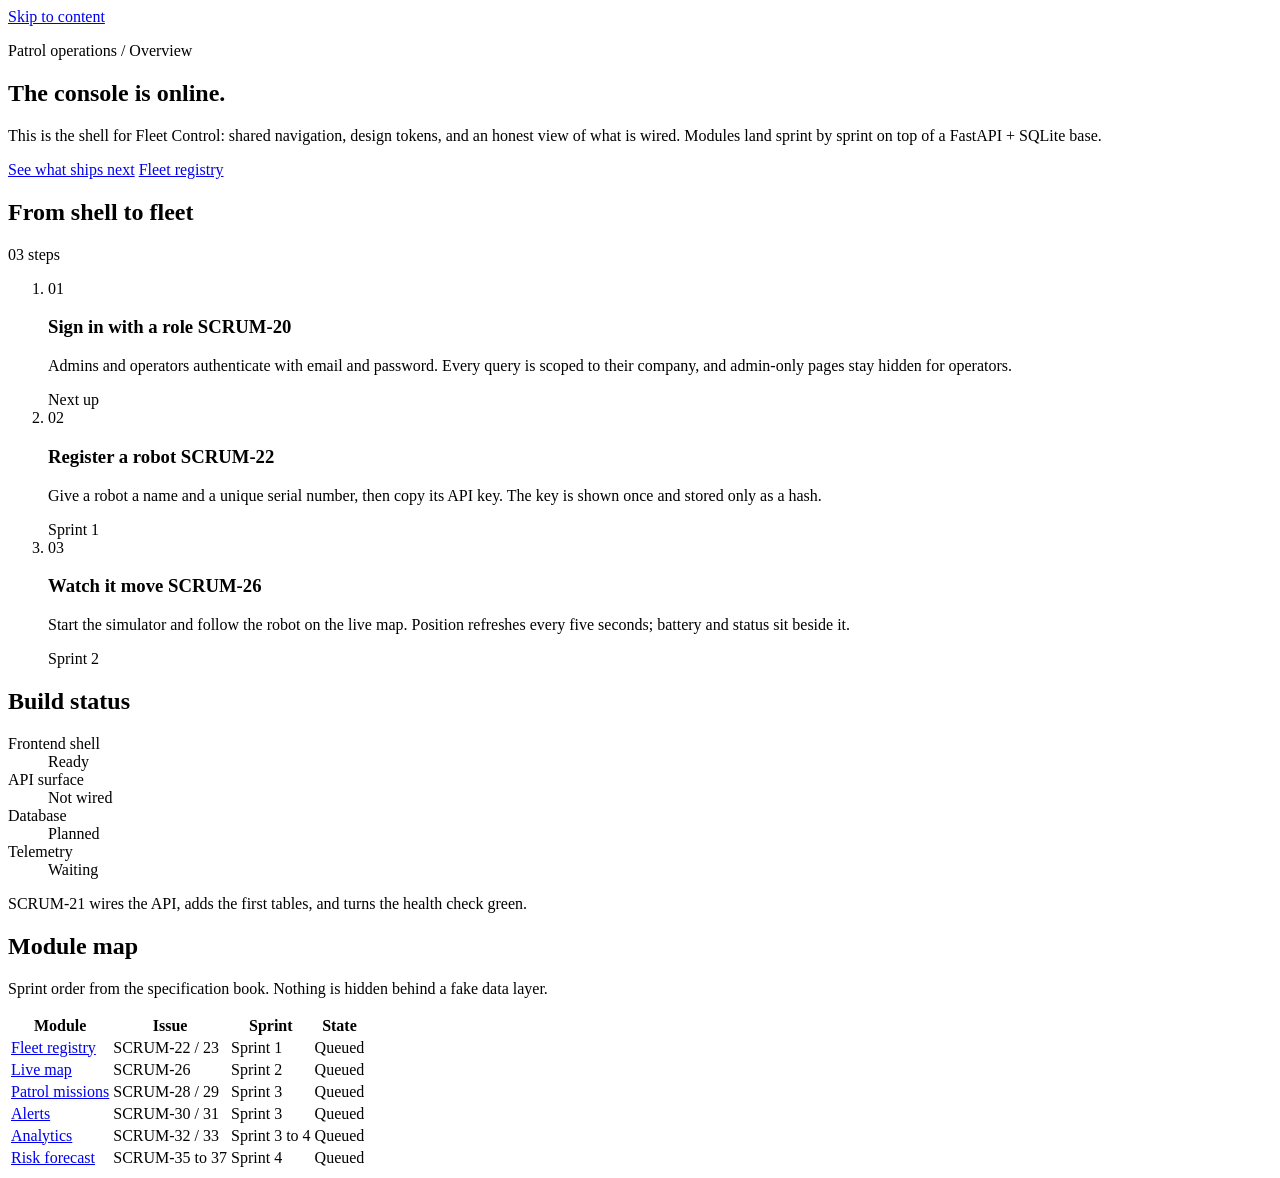
==== frontend/index.html @ 73a6b262 "chore: scaffold Fleet Control shell and design tokens" ====
<!doctype html>
<html lang="en">
  <head>
    <meta charset="utf-8" />
    <meta name="viewport" content="width=device-width, initial-scale=1" />
    <title>Fleet Control · Patrol operations</title>
    <meta name="description" content="Patrol operations console for security robots." />
    <link rel="icon" href="/favicon.svg" type="image/svg+xml" />
    <link rel="preconnect" href="https://fonts.googleapis.com" />
    <link rel="preconnect" href="https://fonts.gstatic.com" crossorigin />
    <link
      href="https://fonts.googleapis.com/css2?family=IBM+Plex+Mono:wght@400;500&family=IBM+Plex+Sans:wght@400;500;600&display=swap"
      rel="stylesheet"
    />
    <link rel="stylesheet" href="/css/tokens.css" />
    <link rel="stylesheet" href="/css/base.css" />
    <link rel="stylesheet" href="/css/layout.css" />
  </head>
  <body data-page="overview">
    <a class="skip-link" href="#main">Skip to content</a>
    <header class="site-header" id="site-header"></header>

    <main class="page" id="main">
      <section class="page-head">
        <p class="eyebrow">Patrol operations <span class="eyebrow__sep">/</span> Overview</p>
        <div class="page-head__row">
          <div>
            <h1 class="page-title">The console is online.</h1>
            <p class="page-lede">
              This is the shell for Fleet Control: shared navigation, design tokens, and an honest
              view of what is wired. Modules land sprint by sprint on top of a FastAPI + SQLite
              base.
            </p>
          </div>
          <div class="page-head__actions">
            <a class="btn btn--primary" href="#modules">See what ships next</a>
            <a class="btn btn--ghost" href="/robots.html">Fleet registry</a>
          </div>
        </div>
      </section>

      <div class="overview-grid">
        <section class="panel panel--steps" aria-labelledby="path-title">
          <header class="panel__head">
            <h2 class="panel__title" id="path-title">From shell to fleet</h2>
            <span class="panel__meta mono">03 steps</span>
          </header>
          <ol class="steps">
            <li class="step">
              <span class="step__index mono" aria-hidden="true">01</span>
              <div class="step__body">
                <h3 class="step__title">
                  Sign in with a role
                  <span class="chip chip--queued">SCRUM-20</span>
                </h3>
                <p class="step__copy">
                  Admins and operators authenticate with email and password. Every query is scoped
                  to their company, and admin-only pages stay hidden for operators.
                </p>
              </div>
              <span class="step__state">Next up</span>
            </li>
            <li class="step">
              <span class="step__index mono" aria-hidden="true">02</span>
              <div class="step__body">
                <h3 class="step__title">
                  Register a robot
                  <span class="chip chip--queued">SCRUM-22</span>
                </h3>
                <p class="step__copy">
                  Give a robot a name and a unique serial number, then copy its API key. The key is
                  shown once and stored only as a hash.
                </p>
              </div>
              <span class="step__state">Sprint 1</span>
            </li>
            <li class="step">
              <span class="step__index mono" aria-hidden="true">03</span>
              <div class="step__body">
                <h3 class="step__title">
                  Watch it move
                  <span class="chip chip--queued">SCRUM-26</span>
                </h3>
                <p class="step__copy">
                  Start the simulator and follow the robot on the live map. Position refreshes every
                  five seconds; battery and status sit beside it.
                </p>
              </div>
              <span class="step__state">Sprint 2</span>
            </li>
          </ol>
        </section>

        <aside class="panel panel--status" aria-labelledby="status-title">
          <header class="panel__head">
            <h2 class="panel__title" id="status-title">Build status</h2>
            <span class="status-dot status-dot--live" aria-hidden="true"></span>
          </header>
          <dl class="status-list">
            <div class="status-row">
              <dt>Frontend shell</dt>
              <dd><span class="chip chip--ready">Ready</span></dd>
            </div>
            <div class="status-row">
              <dt>API surface</dt>
              <dd><span class="chip chip--queued">Not wired</span></dd>
            </div>
            <div class="status-row">
              <dt>Database</dt>
              <dd><span class="chip chip--queued">Planned</span></dd>
            </div>
            <div class="status-row">
              <dt>Telemetry</dt>
              <dd><span class="chip chip--queued">Waiting</span></dd>
            </div>
          </dl>
          <p class="panel__note">
            SCRUM-21 wires the API, adds the first tables, and turns the health check green.
          </p>
        </aside>
      </div>

      <section class="section" id="modules" aria-labelledby="modules-title">
        <header class="section-head">
          <h2 class="section-title" id="modules-title">Module map</h2>
          <p class="section-note">
            Sprint order from the specification book. Nothing is hidden behind a fake data layer.
          </p>
        </header>
        <div class="table-wrap">
          <table class="data-table">
            <thead>
              <tr>
                <th scope="col">Module</th>
                <th scope="col">Issue</th>
                <th scope="col">Sprint</th>
                <th scope="col">State</th>
              </tr>
            </thead>
            <tbody>
              <tr>
                <td><a class="table-link" href="/robots.html">Fleet registry</a></td>
                <td class="mono">SCRUM-22 / 23</td>
                <td>Sprint 1</td>
                <td><span class="chip chip--queued">Queued</span></td>
              </tr>
              <tr>
                <td><a class="table-link" href="/map.html">Live map</a></td>
                <td class="mono">SCRUM-26</td>
                <td>Sprint 2</td>
                <td><span class="chip chip--queued">Queued</span></td>
              </tr>
              <tr>
                <td><a class="table-link" href="/missions.html">Patrol missions</a></td>
                <td class="mono">SCRUM-28 / 29</td>
                <td>Sprint 3</td>
                <td><span class="chip chip--queued">Queued</span></td>
              </tr>
              <tr>
                <td><a class="table-link" href="/alerts.html">Alerts</a></td>
                <td class="mono">SCRUM-30 / 31</td>
                <td>Sprint 3</td>
                <td><span class="chip chip--queued">Queued</span></td>
              </tr>
              <tr>
                <td><a class="table-link" href="/analytics.html">Analytics</a></td>
                <td class="mono">SCRUM-32 / 33</td>
                <td>Sprint 3 to 4</td>
                <td><span class="chip chip--queued">Queued</span></td>
              </tr>
              <tr>
                <td><a class="table-link" href="/predictions.html">Risk forecast</a></td>
                <td class="mono">SCRUM-35 to 37</td>
                <td>Sprint 4</td>
                <td><span class="chip chip--queued">Queued</span></td>
              </tr>
            </tbody>
          </table>
        </div>
      </section>
    </main>

    <footer class="site-footer" id="site-footer"></footer>
    <script src="/js/layout.js" defer></script>
  </body>
</html>
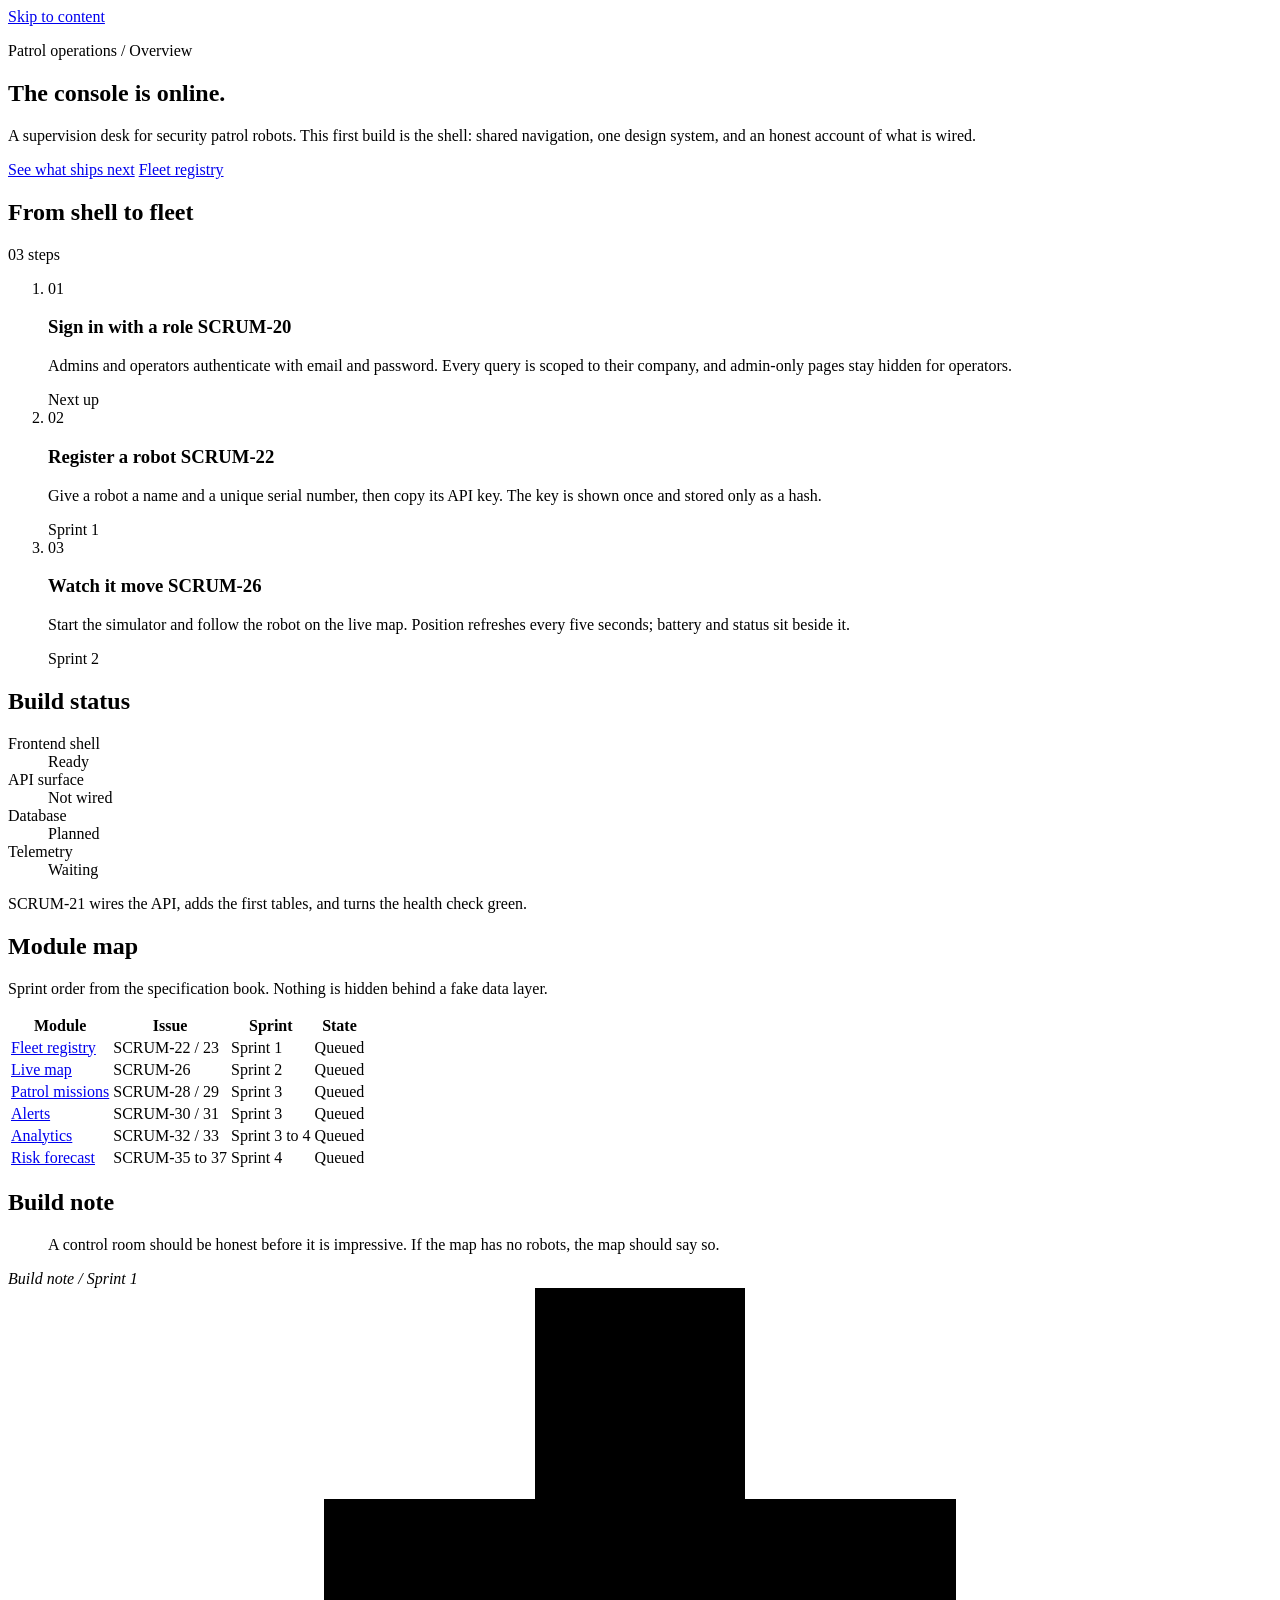
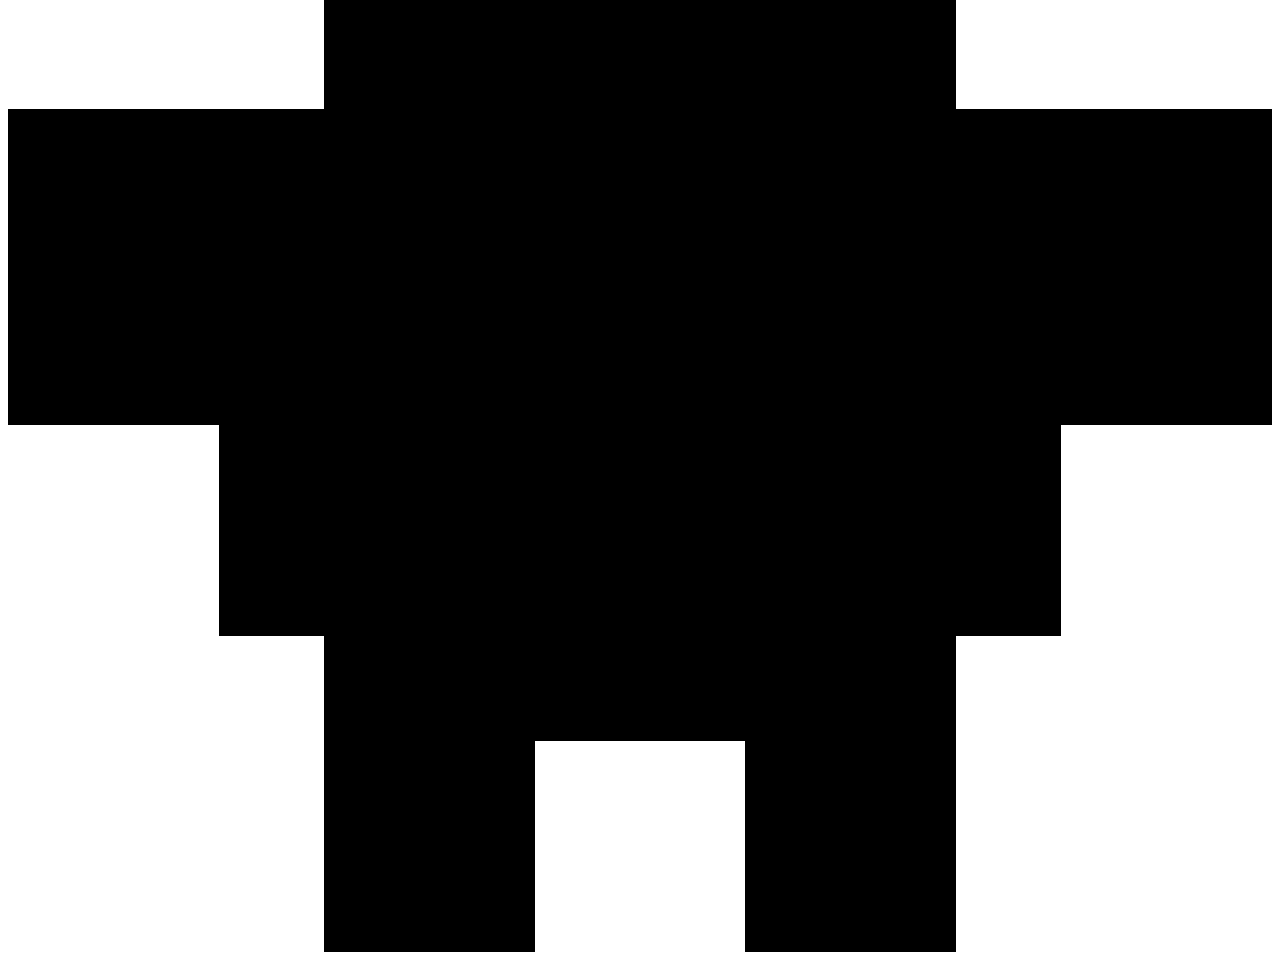
==== commit a166dffa: "feat(ui): fullscreen retro-Mac shell Checkpoint before the second design pass." ====
--- a/frontend/index.html
+++ b/frontend/index.html
@@ -9,7 +9,7 @@
     <link rel="preconnect" href="https://fonts.googleapis.com" />
     <link rel="preconnect" href="https://fonts.gstatic.com" crossorigin />
     <link
-      href="https://fonts.googleapis.com/css2?family=IBM+Plex+Mono:wght@400;500&family=IBM+Plex+Sans:wght@400;500;600&display=swap"
+      href="https://fonts.googleapis.com/css2?family=IBM+Plex+Mono:wght@400;500&family=IBM+Plex+Sans:wght@400;500;600&family=IBM+Plex+Serif:ital,wght@0,400;0,600;1,400&family=Silkscreen:wght@400;700&display=swap"
       rel="stylesheet"
     />
     <link rel="stylesheet" href="/css/tokens.css" />
@@ -18,169 +18,189 @@
   </head>
   <body data-page="overview">
     <a class="skip-link" href="#main">Skip to content</a>
-    <header class="site-header" id="site-header"></header>
-
-    <main class="page" id="main">
-      <section class="page-head">
-        <p class="eyebrow">Patrol operations <span class="eyebrow__sep">/</span> Overview</p>
-        <div class="page-head__row">
+    <div class="app">
+      <div class="site-header" id="site-header"></div>
+
+      <main class="page" id="main">
+        <section class="page-head">
+          <p class="eyebrow">Patrol operations <span class="eyebrow__sep">/</span> Overview</p>
+          <div class="page-head__row">
+            <div>
+              <h1 class="page-title">The console is online.</h1>
+              <p class="page-lede">
+                A supervision desk for security patrol robots. This first build is the shell:
+                shared navigation, one design system, and an honest account of what is wired.
+              </p>
+            </div>
+            <div class="page-head__actions">
+              <a class="btn btn--primary" href="#modules">See what ships next</a>
+              <a class="btn btn--ghost" href="/robots.html">Fleet registry</a>
+            </div>
+          </div>
+        </section>
+
+        <div class="overview-grid">
+          <section class="panel panel--steps" aria-labelledby="path-title">
+            <header class="panel__head">
+              <h2 class="panel__title" id="path-title">From shell to fleet</h2>
+              <span class="panel__meta">03 steps</span>
+            </header>
+            <ol class="steps">
+              <li class="step">
+                <span class="step__index" aria-hidden="true">01</span>
+                <div class="step__body">
+                  <h3 class="step__title">
+                    Sign in with a role
+                    <span class="chip chip--queued">SCRUM-20</span>
+                  </h3>
+                  <p class="step__copy">
+                    Admins and operators authenticate with email and password. Every query is
+                    scoped to their company, and admin-only pages stay hidden for operators.
+                  </p>
+                </div>
+                <span class="step__state">Next up</span>
+              </li>
+              <li class="step">
+                <span class="step__index" aria-hidden="true">02</span>
+                <div class="step__body">
+                  <h3 class="step__title">
+                    Register a robot
+                    <span class="chip chip--queued">SCRUM-22</span>
+                  </h3>
+                  <p class="step__copy">
+                    Give a robot a name and a unique serial number, then copy its API key. The key
+                    is shown once and stored only as a hash.
+                  </p>
+                </div>
+                <span class="step__state">Sprint 1</span>
+              </li>
+              <li class="step">
+                <span class="step__index" aria-hidden="true">03</span>
+                <div class="step__body">
+                  <h3 class="step__title">
+                    Watch it move
+                    <span class="chip chip--queued">SCRUM-26</span>
+                  </h3>
+                  <p class="step__copy">
+                    Start the simulator and follow the robot on the live map. Position refreshes
+                    every five seconds; battery and status sit beside it.
+                  </p>
+                </div>
+                <span class="step__state">Sprint 2</span>
+              </li>
+            </ol>
+          </section>
+
+          <aside class="panel panel--status" aria-labelledby="status-title">
+            <header class="panel__head">
+              <h2 class="panel__title" id="status-title">Build status</h2>
+              <span class="status-dot status-dot--live" aria-hidden="true"></span>
+            </header>
+            <dl class="status-list">
+              <div class="status-row">
+                <dt>Frontend shell</dt>
+                <dd><span class="chip chip--ready">Ready</span></dd>
+              </div>
+              <div class="status-row">
+                <dt>API surface</dt>
+                <dd><span class="chip chip--queued">Not wired</span></dd>
+              </div>
+              <div class="status-row">
+                <dt>Database</dt>
+                <dd><span class="chip chip--queued">Planned</span></dd>
+              </div>
+              <div class="status-row">
+                <dt>Telemetry</dt>
+                <dd><span class="chip chip--queued">Waiting</span></dd>
+              </div>
+            </dl>
+            <p class="panel__note">
+              SCRUM-21 wires the API, adds the first tables, and turns the health check green.
+            </p>
+          </aside>
+        </div>
+
+        <section class="section" id="modules" aria-labelledby="modules-title">
+          <header class="section-head">
+            <h2 class="section-title" id="modules-title">Module map</h2>
+            <p class="section-note">
+              Sprint order from the specification book. Nothing is hidden behind a fake data layer.
+            </p>
+          </header>
+          <div class="table-wrap">
+            <table class="data-table">
+              <thead>
+                <tr>
+                  <th scope="col">Module</th>
+                  <th scope="col">Issue</th>
+                  <th scope="col">Sprint</th>
+                  <th scope="col">State</th>
+                </tr>
+              </thead>
+              <tbody>
+                <tr>
+                  <td><a class="table-link" href="/robots.html">Fleet registry</a></td>
+                  <td class="mono">SCRUM-22 / 23</td>
+                  <td>Sprint 1</td>
+                  <td><span class="chip chip--queued">Queued</span></td>
+                </tr>
+                <tr>
+                  <td><a class="table-link" href="/map.html">Live map</a></td>
+                  <td class="mono">SCRUM-26</td>
+                  <td>Sprint 2</td>
+                  <td><span class="chip chip--queued">Queued</span></td>
+                </tr>
+                <tr>
+                  <td><a class="table-link" href="/missions.html">Patrol missions</a></td>
+                  <td class="mono">SCRUM-28 / 29</td>
+                  <td>Sprint 3</td>
+                  <td><span class="chip chip--queued">Queued</span></td>
+                </tr>
+                <tr>
+                  <td><a class="table-link" href="/alerts.html">Alerts</a></td>
+                  <td class="mono">SCRUM-30 / 31</td>
+                  <td>Sprint 3</td>
+                  <td><span class="chip chip--queued">Queued</span></td>
+                </tr>
+                <tr>
+                  <td><a class="table-link" href="/analytics.html">Analytics</a></td>
+                  <td class="mono">SCRUM-32 / 33</td>
+                  <td>Sprint 3 to 4</td>
+                  <td><span class="chip chip--queued">Queued</span></td>
+                </tr>
+                <tr>
+                  <td><a class="table-link" href="/predictions.html">Risk forecast</a></td>
+                  <td class="mono">SCRUM-35 to 37</td>
+                  <td>Sprint 4</td>
+                  <td><span class="chip chip--queued">Queued</span></td>
+                </tr>
+              </tbody>
+            </table>
+          </div>
+        </section>
+
+        <section class="field-note" aria-labelledby="note-title">
           <div>
-            <h1 class="page-title">The console is online.</h1>
-            <p class="page-lede">
-              This is the shell for Fleet Control: shared navigation, design tokens, and an honest
-              view of what is wired. Modules land sprint by sprint on top of a FastAPI + SQLite
-              base.
-            </p>
-          </div>
-          <div class="page-head__actions">
-            <a class="btn btn--primary" href="#modules">See what ships next</a>
-            <a class="btn btn--ghost" href="/robots.html">Fleet registry</a>
-          </div>
-        </div>
-      </section>
-
-      <div class="overview-grid">
-        <section class="panel panel--steps" aria-labelledby="path-title">
-          <header class="panel__head">
-            <h2 class="panel__title" id="path-title">From shell to fleet</h2>
-            <span class="panel__meta mono">03 steps</span>
-          </header>
-          <ol class="steps">
-            <li class="step">
-              <span class="step__index mono" aria-hidden="true">01</span>
-              <div class="step__body">
-                <h3 class="step__title">
-                  Sign in with a role
-                  <span class="chip chip--queued">SCRUM-20</span>
-                </h3>
-                <p class="step__copy">
-                  Admins and operators authenticate with email and password. Every query is scoped
-                  to their company, and admin-only pages stay hidden for operators.
-                </p>
-              </div>
-              <span class="step__state">Next up</span>
-            </li>
-            <li class="step">
-              <span class="step__index mono" aria-hidden="true">02</span>
-              <div class="step__body">
-                <h3 class="step__title">
-                  Register a robot
-                  <span class="chip chip--queued">SCRUM-22</span>
-                </h3>
-                <p class="step__copy">
-                  Give a robot a name and a unique serial number, then copy its API key. The key is
-                  shown once and stored only as a hash.
-                </p>
-              </div>
-              <span class="step__state">Sprint 1</span>
-            </li>
-            <li class="step">
-              <span class="step__index mono" aria-hidden="true">03</span>
-              <div class="step__body">
-                <h3 class="step__title">
-                  Watch it move
-                  <span class="chip chip--queued">SCRUM-26</span>
-                </h3>
-                <p class="step__copy">
-                  Start the simulator and follow the robot on the live map. Position refreshes every
-                  five seconds; battery and status sit beside it.
-                </p>
-              </div>
-              <span class="step__state">Sprint 2</span>
-            </li>
-          </ol>
+            <h2 class="sr-only" id="note-title">Build note</h2>
+            <blockquote class="field-note__quote">
+              A control room should be honest before it is impressive. If the map has no robots,
+              the map should say so.
+            </blockquote>
+            <cite class="field-note__cite">Build note / Sprint 1</cite>
+          </div>
+          <div class="field-note__stamp" aria-hidden="true">
+            <svg class="pixel-icon" viewBox="0 0 12 12" focusable="false" shape-rendering="crispEdges">
+              <path
+                d="M5 0h2v2h2v2h3v3h-2v2H9v3H7v-2H5v2H3V9H2V7H0V4h3V2h2z"
+                fill="currentColor"
+              />
+            </svg>
+          </div>
         </section>
-
-        <aside class="panel panel--status" aria-labelledby="status-title">
-          <header class="panel__head">
-            <h2 class="panel__title" id="status-title">Build status</h2>
-            <span class="status-dot status-dot--live" aria-hidden="true"></span>
-          </header>
-          <dl class="status-list">
-            <div class="status-row">
-              <dt>Frontend shell</dt>
-              <dd><span class="chip chip--ready">Ready</span></dd>
-            </div>
-            <div class="status-row">
-              <dt>API surface</dt>
-              <dd><span class="chip chip--queued">Not wired</span></dd>
-            </div>
-            <div class="status-row">
-              <dt>Database</dt>
-              <dd><span class="chip chip--queued">Planned</span></dd>
-            </div>
-            <div class="status-row">
-              <dt>Telemetry</dt>
-              <dd><span class="chip chip--queued">Waiting</span></dd>
-            </div>
-          </dl>
-          <p class="panel__note">
-            SCRUM-21 wires the API, adds the first tables, and turns the health check green.
-          </p>
-        </aside>
-      </div>
-
-      <section class="section" id="modules" aria-labelledby="modules-title">
-        <header class="section-head">
-          <h2 class="section-title" id="modules-title">Module map</h2>
-          <p class="section-note">
-            Sprint order from the specification book. Nothing is hidden behind a fake data layer.
-          </p>
-        </header>
-        <div class="table-wrap">
-          <table class="data-table">
-            <thead>
-              <tr>
-                <th scope="col">Module</th>
-                <th scope="col">Issue</th>
-                <th scope="col">Sprint</th>
-                <th scope="col">State</th>
-              </tr>
-            </thead>
-            <tbody>
-              <tr>
-                <td><a class="table-link" href="/robots.html">Fleet registry</a></td>
-                <td class="mono">SCRUM-22 / 23</td>
-                <td>Sprint 1</td>
-                <td><span class="chip chip--queued">Queued</span></td>
-              </tr>
-              <tr>
-                <td><a class="table-link" href="/map.html">Live map</a></td>
-                <td class="mono">SCRUM-26</td>
-                <td>Sprint 2</td>
-                <td><span class="chip chip--queued">Queued</span></td>
-              </tr>
-              <tr>
-                <td><a class="table-link" href="/missions.html">Patrol missions</a></td>
-                <td class="mono">SCRUM-28 / 29</td>
-                <td>Sprint 3</td>
-                <td><span class="chip chip--queued">Queued</span></td>
-              </tr>
-              <tr>
-                <td><a class="table-link" href="/alerts.html">Alerts</a></td>
-                <td class="mono">SCRUM-30 / 31</td>
-                <td>Sprint 3</td>
-                <td><span class="chip chip--queued">Queued</span></td>
-              </tr>
-              <tr>
-                <td><a class="table-link" href="/analytics.html">Analytics</a></td>
-                <td class="mono">SCRUM-32 / 33</td>
-                <td>Sprint 3 to 4</td>
-                <td><span class="chip chip--queued">Queued</span></td>
-              </tr>
-              <tr>
-                <td><a class="table-link" href="/predictions.html">Risk forecast</a></td>
-                <td class="mono">SCRUM-35 to 37</td>
-                <td>Sprint 4</td>
-                <td><span class="chip chip--queued">Queued</span></td>
-              </tr>
-            </tbody>
-          </table>
-        </div>
-      </section>
-    </main>
-
-    <footer class="site-footer" id="site-footer"></footer>
+      </main>
+
+      <footer class="site-footer" id="site-footer"></footer>
+    </div>
     <script src="/js/layout.js" defer></script>
   </body>
 </html>
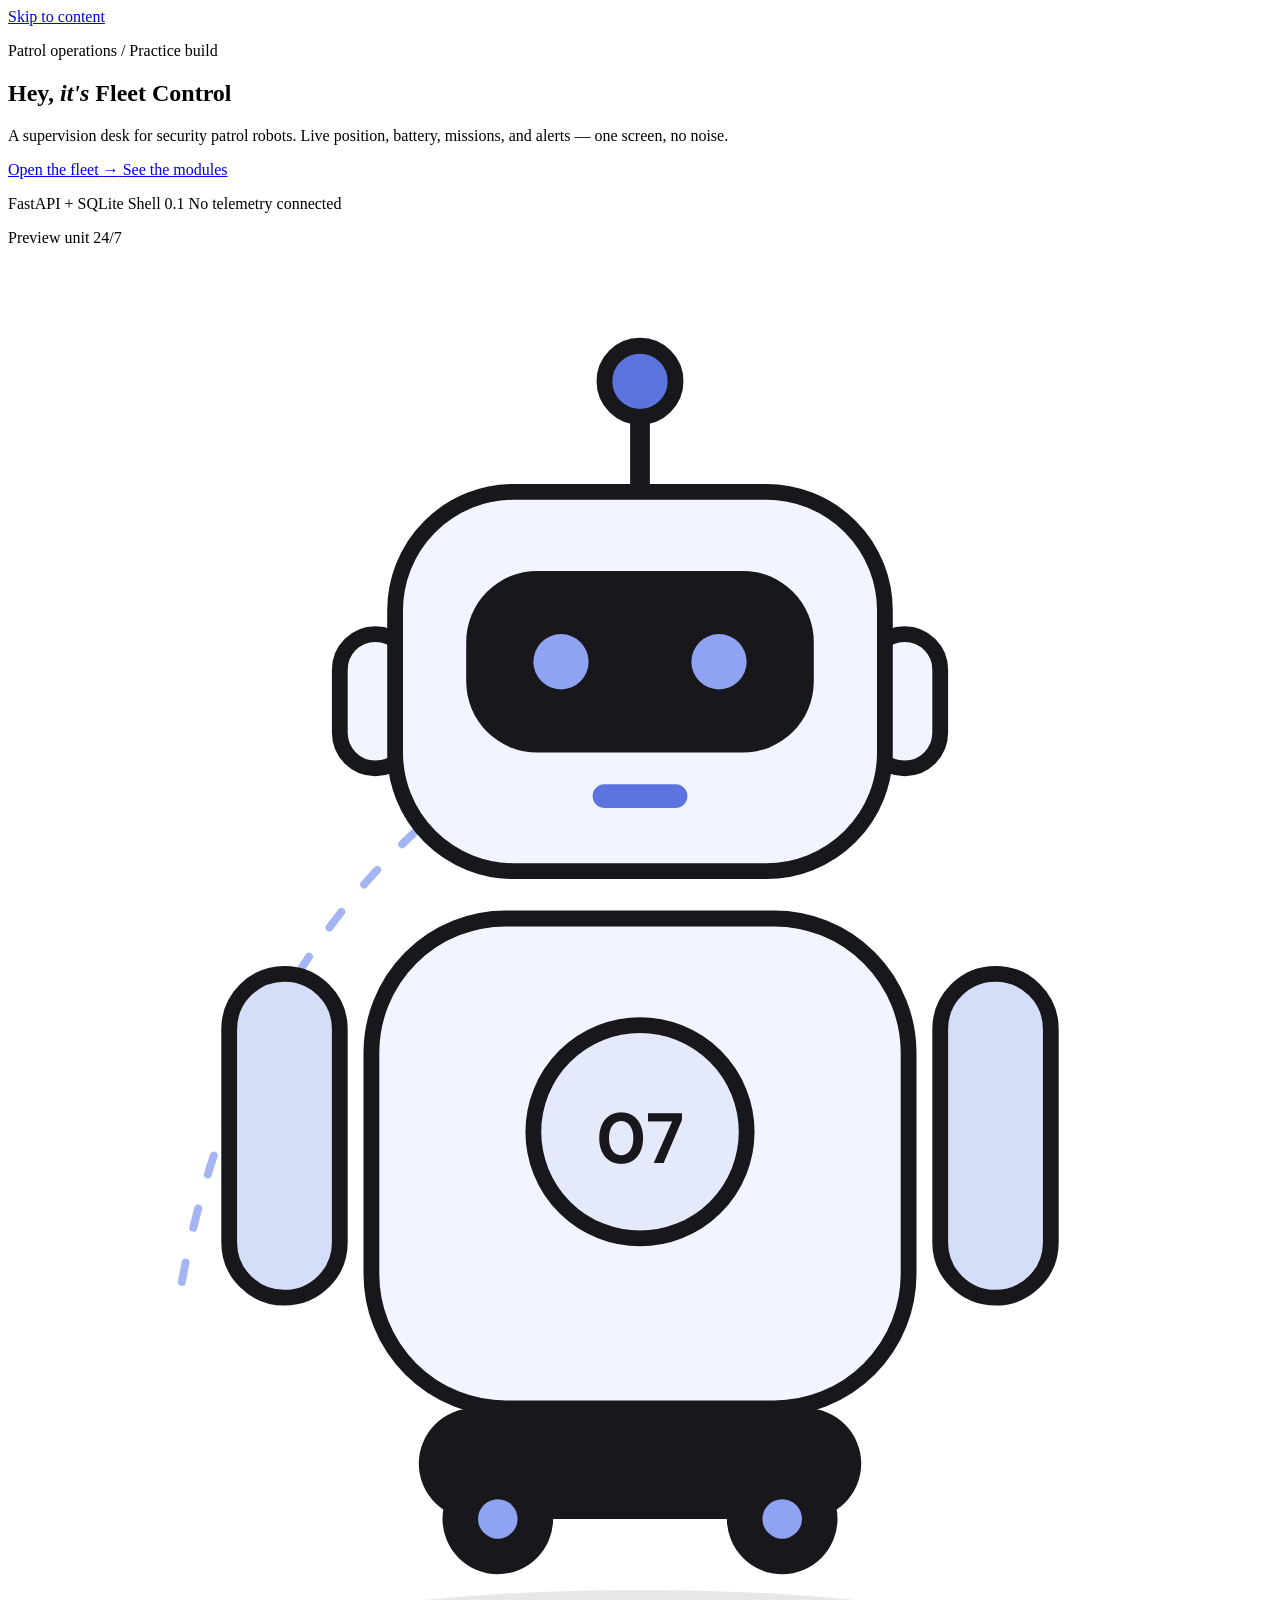
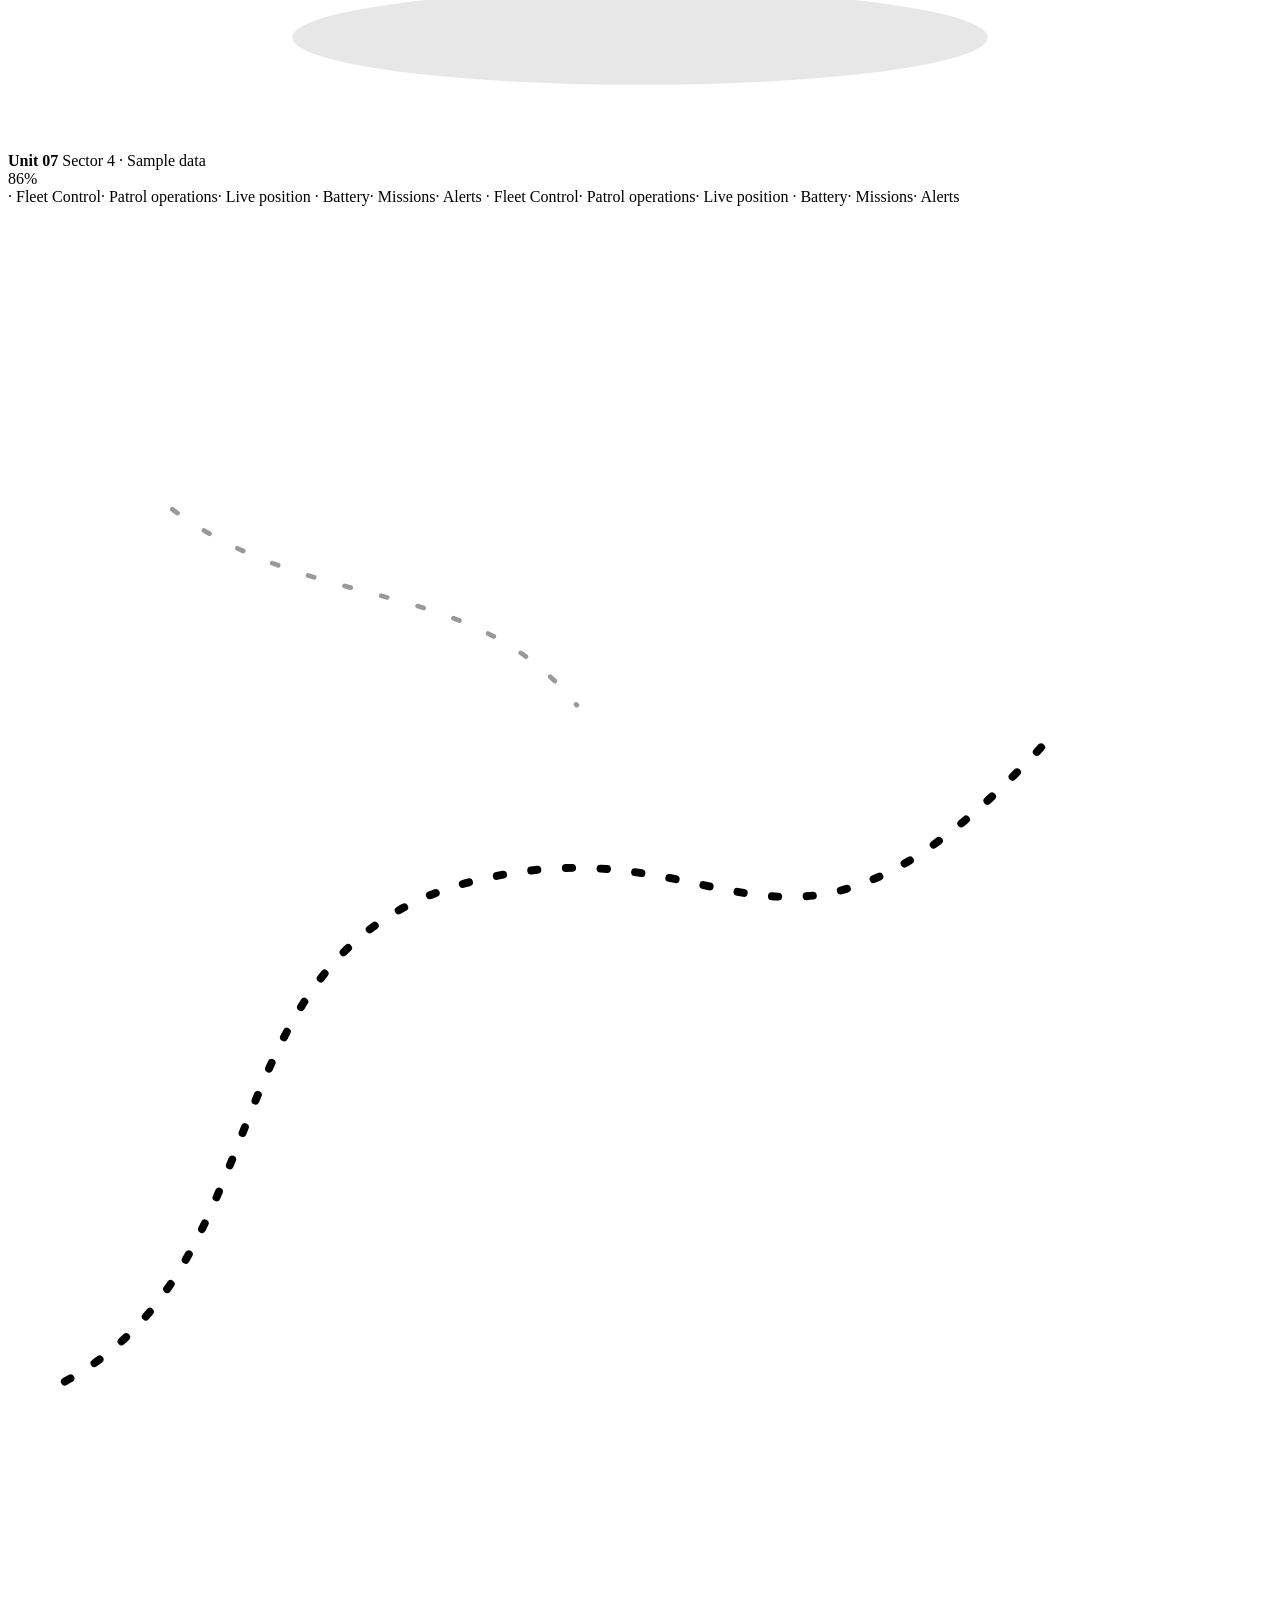
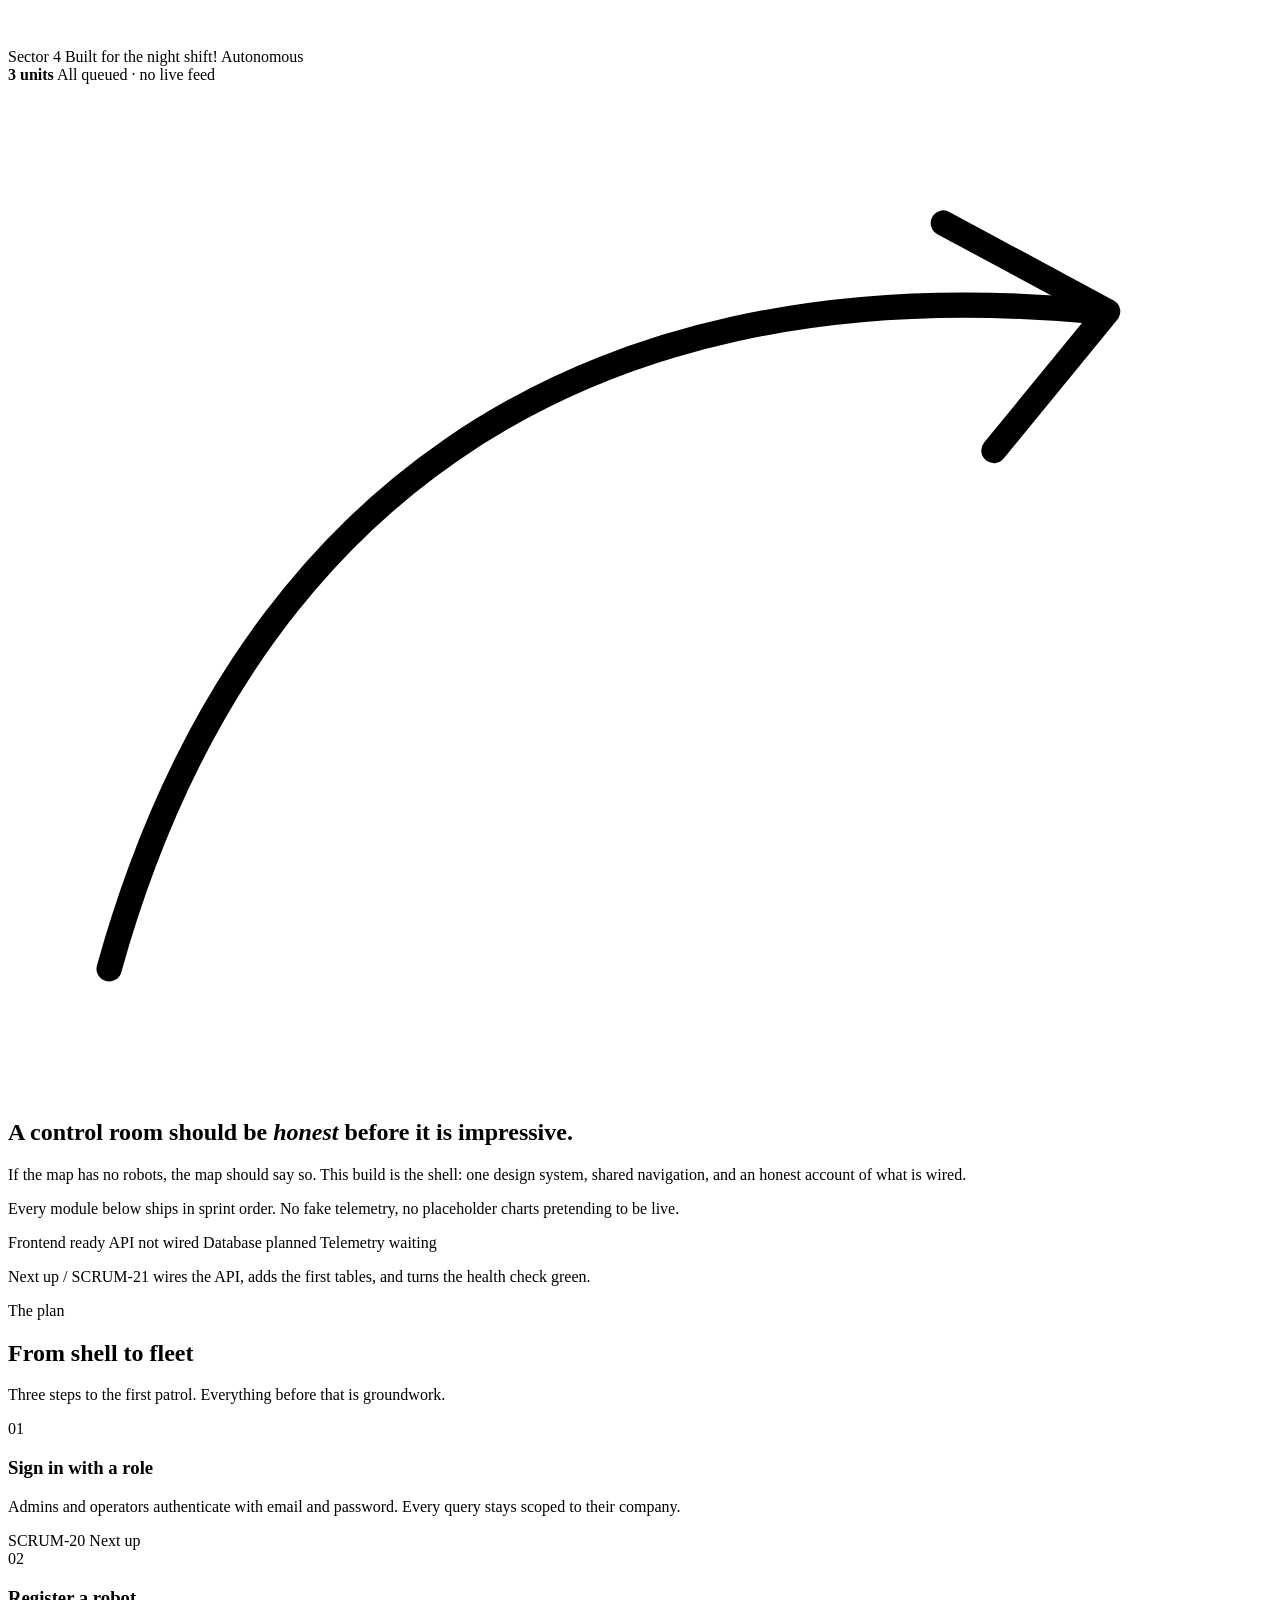
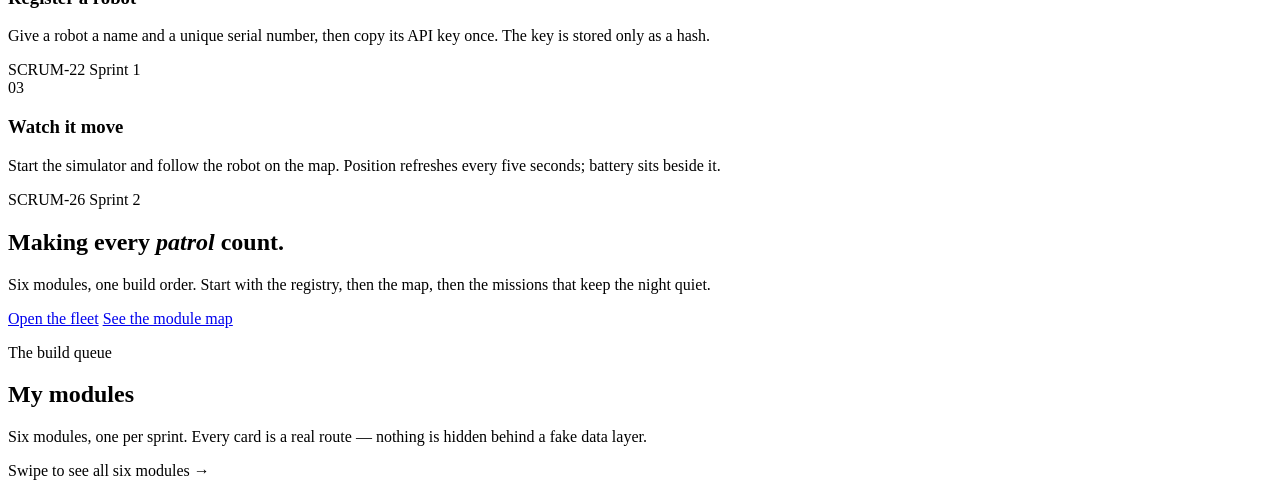
==== commit 048a507b: "new redesign for the project" ====
--- a/frontend/index.html
+++ b/frontend/index.html
@@ -4,12 +4,15 @@
     <meta charset="utf-8" />
     <meta name="viewport" content="width=device-width, initial-scale=1" />
     <title>Fleet Control · Patrol operations</title>
-    <meta name="description" content="Patrol operations console for security robots." />
+    <meta
+      name="description"
+      content="A supervision desk for security patrol robots: fleet, live map, missions, alerts, analytics, and risk."
+    />
     <link rel="icon" href="/favicon.svg" type="image/svg+xml" />
     <link rel="preconnect" href="https://fonts.googleapis.com" />
     <link rel="preconnect" href="https://fonts.gstatic.com" crossorigin />
     <link
-      href="https://fonts.googleapis.com/css2?family=IBM+Plex+Mono:wght@400;500&family=IBM+Plex+Sans:wght@400;500;600&family=IBM+Plex+Serif:ital,wght@0,400;0,600;1,400&family=Silkscreen:wght@400;700&display=swap"
+      href="https://fonts.googleapis.com/css2?family=DM+Mono:wght@400;500&family=DM+Sans:wght@400;500;600&family=Fraunces:ital,opsz,wght,SOFT,WONK@0,9..144,400..900,0..100,0..1;1,9..144,400..900,0..100,0..1&display=swap"
       rel="stylesheet"
     />
     <link rel="stylesheet" href="/css/tokens.css" />
@@ -18,189 +21,264 @@
   </head>
   <body data-page="overview">
     <a class="skip-link" href="#main">Skip to content</a>
-    <div class="app">
-      <div class="site-header" id="site-header"></div>
-
-      <main class="page" id="main">
-        <section class="page-head">
-          <p class="eyebrow">Patrol operations <span class="eyebrow__sep">/</span> Overview</p>
-          <div class="page-head__row">
+    <header class="site-header" id="site-header"></header>
+
+    <main class="page" id="main">
+      <section class="hero" aria-labelledby="hero-title">
+        <div class="hero__inner">
+          <div class="hero__type">
+            <p class="eyebrow hero__eyebrow">
+              Patrol operations
+              <span class="eyebrow__sep">/</span>
+              Practice build
+            </p>
+            <h1 class="hero__title" id="hero-title">
+              <span class="hero__line hero__line--sm">Hey, <em class="hero__outline">it's</em></span>
+              <span class="hero__line">Fleet</span>
+              <span class="hero__line">Control</span>
+            </h1>
+            <p class="hero__lede">
+              A supervision desk for security patrol robots. Live position, battery,
+              missions, and alerts — one screen, no noise.
+            </p>
+            <div class="hero__actions">
+              <a class="btn btn--dark" href="/robots.html">
+                Open the fleet
+                <span class="btn__arrow" aria-hidden="true">→</span>
+              </a>
+              <a class="btn btn--outline" href="#modules">See the modules</a>
+            </div>
+            <p class="hero__meta">
+              <span class="hero__meta-item">FastAPI + SQLite</span>
+              <span class="hero__meta-item">Shell 0.1</span>
+              <span class="hero__meta-item">
+                <span class="status-dot status-dot--off" aria-hidden="true"></span>
+                No telemetry connected
+              </span>
+            </p>
+          </div>
+
+          <div class="hero__portrait">
+            <div class="portrait-card">
+              <span class="badge badge--dark portrait-card__badge">
+                <span class="status-dot" aria-hidden="true"></span>
+                Preview unit
+              </span>
+              <span class="portrait-card__sticker" aria-hidden="true">24/7</span>
+
+              <svg
+                class="portrait-card__art"
+                viewBox="0 0 320 380"
+                role="img"
+                aria-label="Illustration of a friendly patrol robot"
+              >
+                <ellipse cx="160" cy="352" rx="88" ry="12" fill="#17171c" opacity=".1" />
+                <path
+                  d="M44 262c16-86 70-146 158-160"
+                  fill="none"
+                  stroke="#8fa3f2"
+                  stroke-width="2"
+                  stroke-dasharray="5 9"
+                  stroke-linecap="round"
+                  opacity=".8"
+                />
+                <line x1="160" y1="70" x2="160" y2="44" stroke="#17171c" stroke-width="5" stroke-linecap="round" />
+                <circle cx="160" cy="34" r="9" fill="#5b74e0" stroke="#17171c" stroke-width="4" />
+                <rect x="84" y="98" width="18" height="34" rx="9" fill="#f2f5ff" stroke="#17171c" stroke-width="4" />
+                <rect x="218" y="98" width="18" height="34" rx="9" fill="#f2f5ff" stroke="#17171c" stroke-width="4" />
+                <rect x="98" y="62" width="124" height="96" rx="30" fill="#f2f5ff" stroke="#17171c" stroke-width="4" />
+                <rect x="116" y="82" width="88" height="46" rx="18" fill="#17171c" />
+                <circle cx="140" cy="105" r="7" fill="#8fa3f2" />
+                <circle cx="180" cy="105" r="7" fill="#8fa3f2" />
+                <rect x="148" y="136" width="24" height="6" rx="3" fill="#5b74e0" />
+                <rect x="92" y="170" width="136" height="124" rx="34" fill="#f2f5ff" stroke="#17171c" stroke-width="4" />
+                <circle cx="160" cy="224" r="27" fill="#e5eafa" stroke="#17171c" stroke-width="4" />
+                <text
+                  x="160"
+                  y="232"
+                  text-anchor="middle"
+                  font-family="DM Sans, sans-serif"
+                  font-size="18"
+                  font-weight="700"
+                  fill="#17171c"
+                >
+                  07
+                </text>
+                <rect x="56" y="184" width="28" height="82" rx="14" fill="#d5def9" stroke="#17171c" stroke-width="4" />
+                <rect x="236" y="184" width="28" height="82" rx="14" fill="#d5def9" stroke="#17171c" stroke-width="4" />
+                <rect x="104" y="294" width="112" height="28" rx="14" fill="#17171c" />
+                <circle cx="124" cy="322" r="14" fill="#17171c" />
+                <circle cx="196" cy="322" r="14" fill="#17171c" />
+                <circle cx="124" cy="322" r="5" fill="#8fa3f2" />
+                <circle cx="196" cy="322" r="5" fill="#8fa3f2" />
+              </svg>
+
+              <div class="portrait-card__info">
+                <div class="portrait-card__unit">
+                  <strong>Unit 07</strong>
+                  <span>Sector 4 · Sample data</span>
+                </div>
+                <div class="portrait-card__battery">
+                  <span>86%</span>
+                  <span class="battery-bar" aria-hidden="true"><i></i></span>
+                </div>
+              </div>
+            </div>
+          </div>
+        </div>
+      </section>
+
+      <div class="ticker" aria-hidden="true">
+        <div class="ticker__track">
+          <span>· Fleet Control</span><span>· Patrol operations</span><span>· Live position</span>
+          <span>· Battery</span><span>· Missions</span><span>· Alerts</span>
+          <span>· Fleet Control</span><span>· Patrol operations</span><span>· Live position</span>
+          <span>· Battery</span><span>· Missions</span><span>· Alerts</span>
+        </div>
+      </div>
+
+      <section class="intro" aria-labelledby="intro-title">
+        <div class="intro__inner">
+          <div class="intro__card">
+            <div class="map-card">
+              <svg class="map-card__route" viewBox="0 0 400 455" preserveAspectRatio="none" aria-hidden="true">
+                <path
+                  d="M18 372C88 334 62 236 146 214S244 262 330 168"
+                  fill="none"
+                  stroke="currentColor"
+                  stroke-width="2.5"
+                  stroke-dasharray="2 9"
+                  stroke-linecap="round"
+                />
+                <path
+                  d="M52 96c46 34 94 20 128 62"
+                  fill="none"
+                  stroke="currentColor"
+                  stroke-width="1.5"
+                  stroke-dasharray="2 10"
+                  stroke-linecap="round"
+                  opacity=".4"
+                />
+              </svg>
+              <span class="map-card__label">
+                <span class="status-dot status-dot--off" aria-hidden="true"></span>
+                Sector 4
+              </span>
+              <span class="map-card__marker" style="--x: 24%; --y: 38%"></span>
+              <span class="map-card__marker map-card__marker--muted" style="--x: 63%; --y: 30%"></span>
+              <span class="map-card__marker" style="--x: 47%; --y: 64%"></span>
+              <span class="map-card__marker map-card__marker--muted" style="--x: 78%; --y: 57%"></span>
+              <span class="map-card__bubble">Built for the night shift!</span>
+              <span class="badge badge--light map-card__tag">Autonomous</span>
+              <div class="map-card__status">
+                <strong>3 units</strong>
+                <span>All queued · no live feed</span>
+              </div>
+            </div>
+          </div>
+
+          <div class="intro__copy">
+            <svg class="intro__arrow" viewBox="0 0 100 80" aria-hidden="true">
+              <path d="M8 70C18 34 44 14 86 18" fill="none" stroke="currentColor" stroke-width="2" stroke-linecap="round" />
+              <path d="M74 11l13 7-9 11" fill="none" stroke="currentColor" stroke-width="2" stroke-linecap="round" stroke-linejoin="round" />
+            </svg>
+            <h2 id="intro-title">A control room should be <em>honest</em> before it is impressive.</h2>
+            <p>
+              If the map has no robots, the map should say so. This build is the
+              shell: one design system, shared navigation, and an honest account
+              of what is wired.
+            </p>
+            <p>
+              Every module below ships in sprint order. No fake telemetry, no
+              placeholder charts pretending to be live.
+            </p>
+            <div class="intro__status">
+              <span class="chip chip--ready"><span class="status-dot status-dot--live" aria-hidden="true"></span>Frontend ready</span>
+              <span class="chip chip--queued">API not wired</span>
+              <span class="chip chip--queued">Database planned</span>
+              <span class="chip chip--queued">Telemetry waiting</span>
+            </div>
+            <p class="intro__next">
+              Next up
+              <span class="eyebrow__sep">/</span>
+              SCRUM-21 wires the API, adds the first tables, and turns the health check green.
+            </p>
+          </div>
+        </div>
+      </section>
+
+      <section class="path" aria-labelledby="path-title">
+        <div class="path__inner">
+          <header class="path__head">
             <div>
-              <h1 class="page-title">The console is online.</h1>
-              <p class="page-lede">
-                A supervision desk for security patrol robots. This first build is the shell:
-                shared navigation, one design system, and an honest account of what is wired.
-              </p>
-            </div>
-            <div class="page-head__actions">
-              <a class="btn btn--primary" href="#modules">See what ships next</a>
-              <a class="btn btn--ghost" href="/robots.html">Fleet registry</a>
-            </div>
-          </div>
-        </section>
-
-        <div class="overview-grid">
-          <section class="panel panel--steps" aria-labelledby="path-title">
-            <header class="panel__head">
-              <h2 class="panel__title" id="path-title">From shell to fleet</h2>
-              <span class="panel__meta">03 steps</span>
-            </header>
-            <ol class="steps">
-              <li class="step">
-                <span class="step__index" aria-hidden="true">01</span>
-                <div class="step__body">
-                  <h3 class="step__title">
-                    Sign in with a role
-                    <span class="chip chip--queued">SCRUM-20</span>
-                  </h3>
-                  <p class="step__copy">
-                    Admins and operators authenticate with email and password. Every query is
-                    scoped to their company, and admin-only pages stay hidden for operators.
-                  </p>
-                </div>
-                <span class="step__state">Next up</span>
-              </li>
-              <li class="step">
-                <span class="step__index" aria-hidden="true">02</span>
-                <div class="step__body">
-                  <h3 class="step__title">
-                    Register a robot
-                    <span class="chip chip--queued">SCRUM-22</span>
-                  </h3>
-                  <p class="step__copy">
-                    Give a robot a name and a unique serial number, then copy its API key. The key
-                    is shown once and stored only as a hash.
-                  </p>
-                </div>
-                <span class="step__state">Sprint 1</span>
-              </li>
-              <li class="step">
-                <span class="step__index" aria-hidden="true">03</span>
-                <div class="step__body">
-                  <h3 class="step__title">
-                    Watch it move
-                    <span class="chip chip--queued">SCRUM-26</span>
-                  </h3>
-                  <p class="step__copy">
-                    Start the simulator and follow the robot on the live map. Position refreshes
-                    every five seconds; battery and status sit beside it.
-                  </p>
-                </div>
-                <span class="step__state">Sprint 2</span>
-              </li>
-            </ol>
-          </section>
-
-          <aside class="panel panel--status" aria-labelledby="status-title">
-            <header class="panel__head">
-              <h2 class="panel__title" id="status-title">Build status</h2>
-              <span class="status-dot status-dot--live" aria-hidden="true"></span>
-            </header>
-            <dl class="status-list">
-              <div class="status-row">
-                <dt>Frontend shell</dt>
-                <dd><span class="chip chip--ready">Ready</span></dd>
-              </div>
-              <div class="status-row">
-                <dt>API surface</dt>
-                <dd><span class="chip chip--queued">Not wired</span></dd>
-              </div>
-              <div class="status-row">
-                <dt>Database</dt>
-                <dd><span class="chip chip--queued">Planned</span></dd>
-              </div>
-              <div class="status-row">
-                <dt>Telemetry</dt>
-                <dd><span class="chip chip--queued">Waiting</span></dd>
-              </div>
-            </dl>
-            <p class="panel__note">
-              SCRUM-21 wires the API, adds the first tables, and turns the health check green.
-            </p>
-          </aside>
-        </div>
-
-        <section class="section" id="modules" aria-labelledby="modules-title">
-          <header class="section-head">
-            <h2 class="section-title" id="modules-title">Module map</h2>
-            <p class="section-note">
-              Sprint order from the specification book. Nothing is hidden behind a fake data layer.
-            </p>
+              <p class="eyebrow">The plan</p>
+              <h2 class="path__title" id="path-title">From shell to fleet</h2>
+            </div>
+            <p class="path__note">Three steps to the first patrol. Everything before that is groundwork.</p>
           </header>
-          <div class="table-wrap">
-            <table class="data-table">
-              <thead>
-                <tr>
-                  <th scope="col">Module</th>
-                  <th scope="col">Issue</th>
-                  <th scope="col">Sprint</th>
-                  <th scope="col">State</th>
-                </tr>
-              </thead>
-              <tbody>
-                <tr>
-                  <td><a class="table-link" href="/robots.html">Fleet registry</a></td>
-                  <td class="mono">SCRUM-22 / 23</td>
-                  <td>Sprint 1</td>
-                  <td><span class="chip chip--queued">Queued</span></td>
-                </tr>
-                <tr>
-                  <td><a class="table-link" href="/map.html">Live map</a></td>
-                  <td class="mono">SCRUM-26</td>
-                  <td>Sprint 2</td>
-                  <td><span class="chip chip--queued">Queued</span></td>
-                </tr>
-                <tr>
-                  <td><a class="table-link" href="/missions.html">Patrol missions</a></td>
-                  <td class="mono">SCRUM-28 / 29</td>
-                  <td>Sprint 3</td>
-                  <td><span class="chip chip--queued">Queued</span></td>
-                </tr>
-                <tr>
-                  <td><a class="table-link" href="/alerts.html">Alerts</a></td>
-                  <td class="mono">SCRUM-30 / 31</td>
-                  <td>Sprint 3</td>
-                  <td><span class="chip chip--queued">Queued</span></td>
-                </tr>
-                <tr>
-                  <td><a class="table-link" href="/analytics.html">Analytics</a></td>
-                  <td class="mono">SCRUM-32 / 33</td>
-                  <td>Sprint 3 to 4</td>
-                  <td><span class="chip chip--queued">Queued</span></td>
-                </tr>
-                <tr>
-                  <td><a class="table-link" href="/predictions.html">Risk forecast</a></td>
-                  <td class="mono">SCRUM-35 to 37</td>
-                  <td>Sprint 4</td>
-                  <td><span class="chip chip--queued">Queued</span></td>
-                </tr>
-              </tbody>
-            </table>
-          </div>
-        </section>
-
-        <section class="field-note" aria-labelledby="note-title">
+          <div class="path__grid">
+            <article class="path__item">
+              <span class="path__num" aria-hidden="true">01</span>
+              <h3>Sign in with a role</h3>
+              <p>Admins and operators authenticate with email and password. Every query stays scoped to their company.</p>
+              <div class="path__meta">
+                <span class="chip chip--queued">SCRUM-20</span>
+                <span class="path__state">Next up</span>
+              </div>
+            </article>
+            <article class="path__item">
+              <span class="path__num" aria-hidden="true">02</span>
+              <h3>Register a robot</h3>
+              <p>Give a robot a name and a unique serial number, then copy its API key once. The key is stored only as a hash.</p>
+              <div class="path__meta">
+                <span class="chip chip--queued">SCRUM-22</span>
+                <span class="path__state">Sprint 1</span>
+              </div>
+            </article>
+            <article class="path__item">
+              <span class="path__num" aria-hidden="true">03</span>
+              <h3>Watch it move</h3>
+              <p>Start the simulator and follow the robot on the map. Position refreshes every five seconds; battery sits beside it.</p>
+              <div class="path__meta">
+                <span class="chip chip--queued">SCRUM-26</span>
+                <span class="path__state">Sprint 2</span>
+              </div>
+            </article>
+          </div>
+        </div>
+      </section>
+
+      <section class="cta" aria-labelledby="cta-title">
+        <h2 id="cta-title">Making every <em>patrol</em> count.</h2>
+        <p>
+          Six modules, one build order. Start with the registry, then the map,
+          then the missions that keep the night quiet.
+        </p>
+        <div class="cta__actions">
+          <a class="btn btn--outline" href="/robots.html">Open the fleet</a>
+          <a class="btn btn--ghost" href="#modules">See the module map</a>
+        </div>
+      </section>
+
+      <section class="works" id="modules" aria-labelledby="modules-title">
+        <div class="works__head">
           <div>
-            <h2 class="sr-only" id="note-title">Build note</h2>
-            <blockquote class="field-note__quote">
-              A control room should be honest before it is impressive. If the map has no robots,
-              the map should say so.
-            </blockquote>
-            <cite class="field-note__cite">Build note / Sprint 1</cite>
-          </div>
-          <div class="field-note__stamp" aria-hidden="true">
-            <svg class="pixel-icon" viewBox="0 0 12 12" focusable="false" shape-rendering="crispEdges">
-              <path
-                d="M5 0h2v2h2v2h3v3h-2v2H9v3H7v-2H5v2H3V9H2V7H0V4h3V2h2z"
-                fill="currentColor"
-              />
-            </svg>
-          </div>
-        </section>
-      </main>
-
-      <footer class="site-footer" id="site-footer"></footer>
-    </div>
+            <p class="eyebrow">The build queue</p>
+            <h2 class="works__title" id="modules-title">My modules</h2>
+          </div>
+          <p class="works__note">
+            Six modules, one per sprint. Every card is a real route — nothing is
+            hidden behind a fake data layer.
+          </p>
+        </div>
+        <div class="fan" id="module-fan"></div>
+        <p class="fan__hint">Swipe to see all six modules <span aria-hidden="true">→</span></p>
+      </section>
+    </main>
+
+    <footer class="site-footer" id="site-footer"></footer>
+
     <script src="/js/layout.js" defer></script>
+    <script src="/js/pages.js" defer></script>
   </body>
 </html>
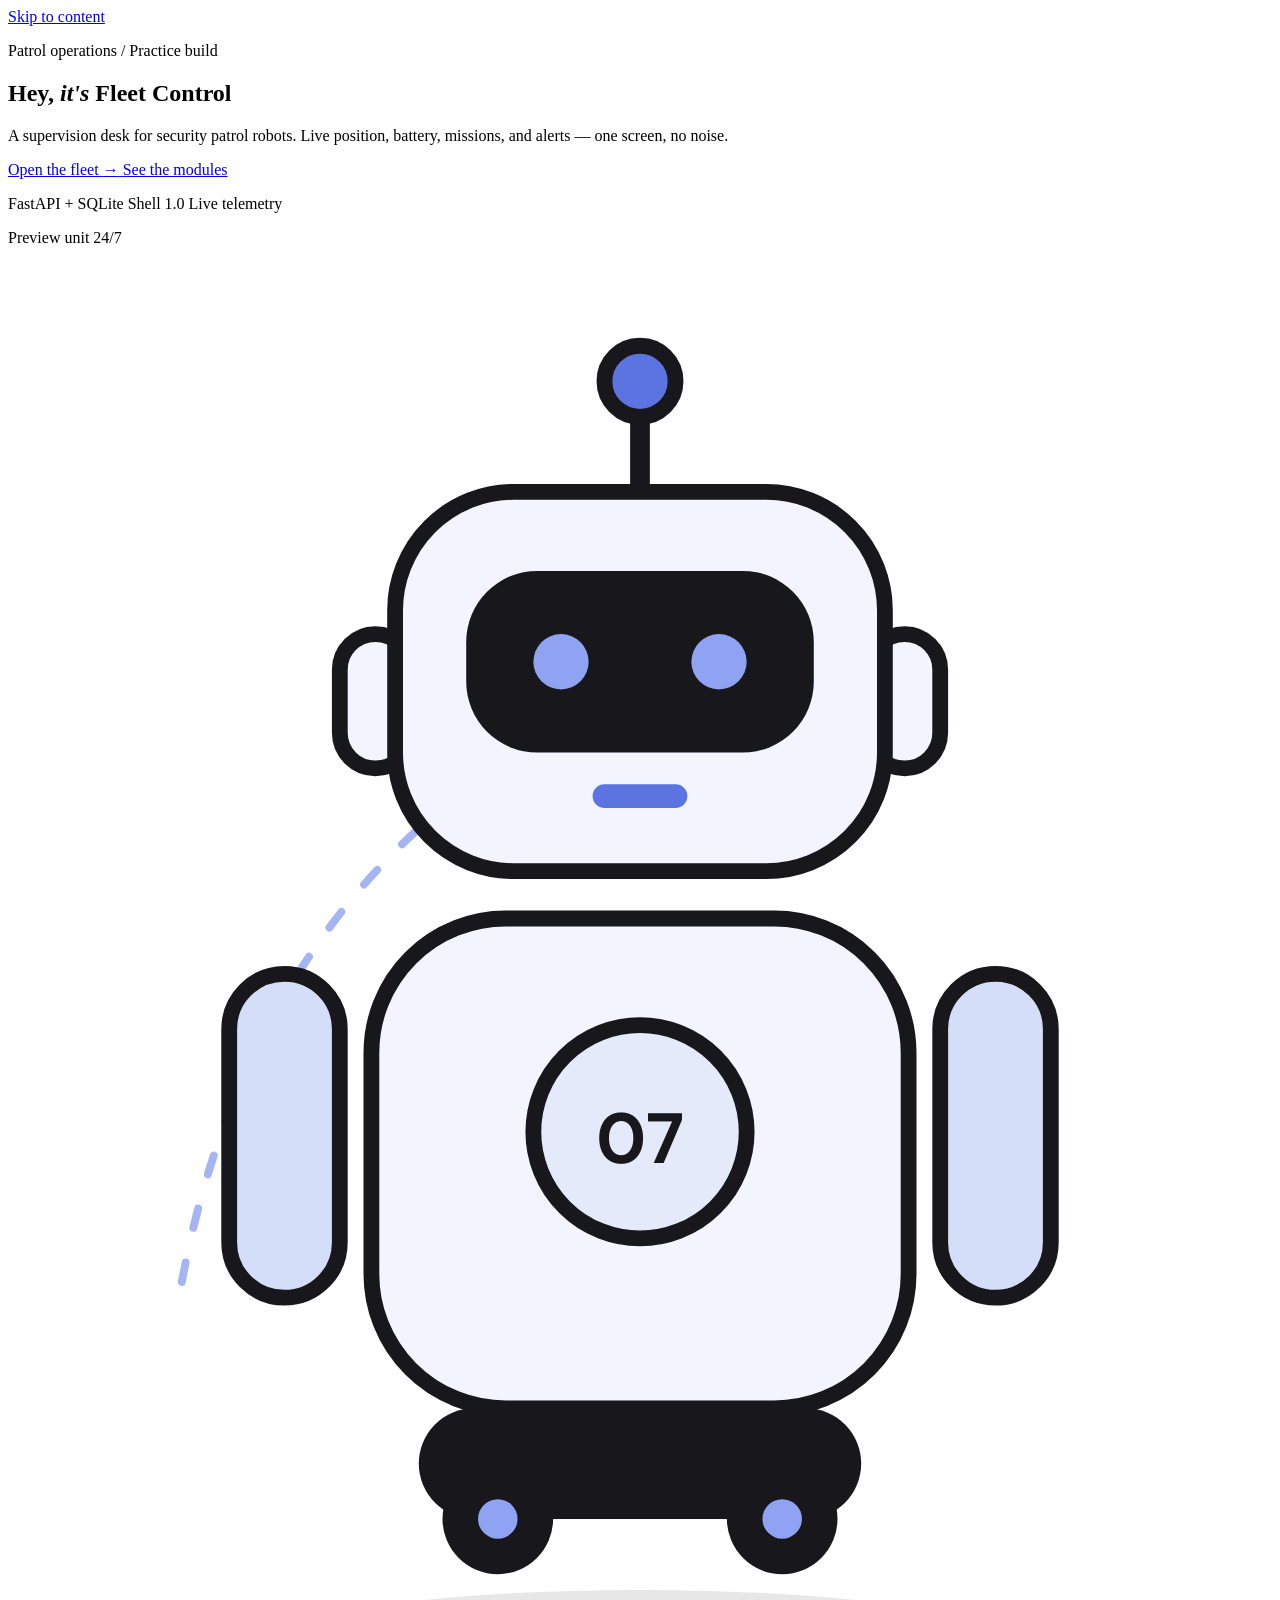
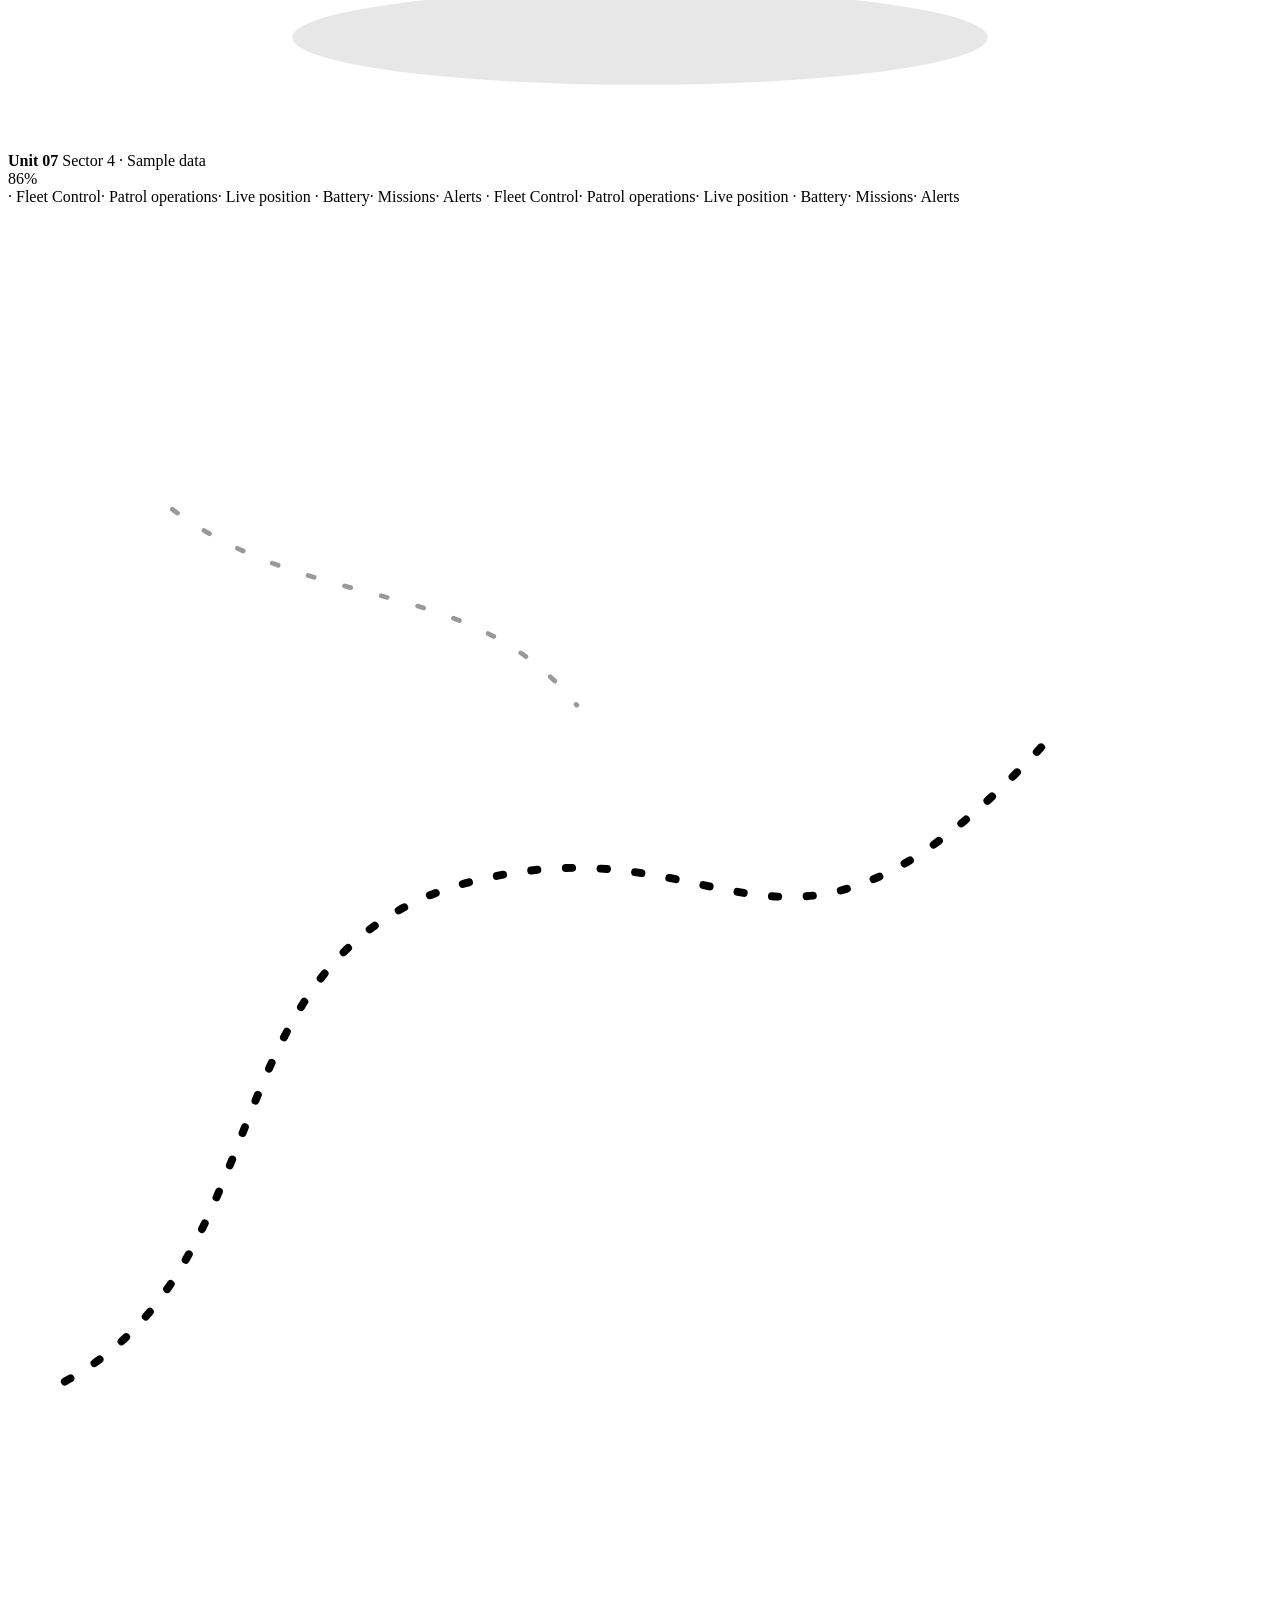
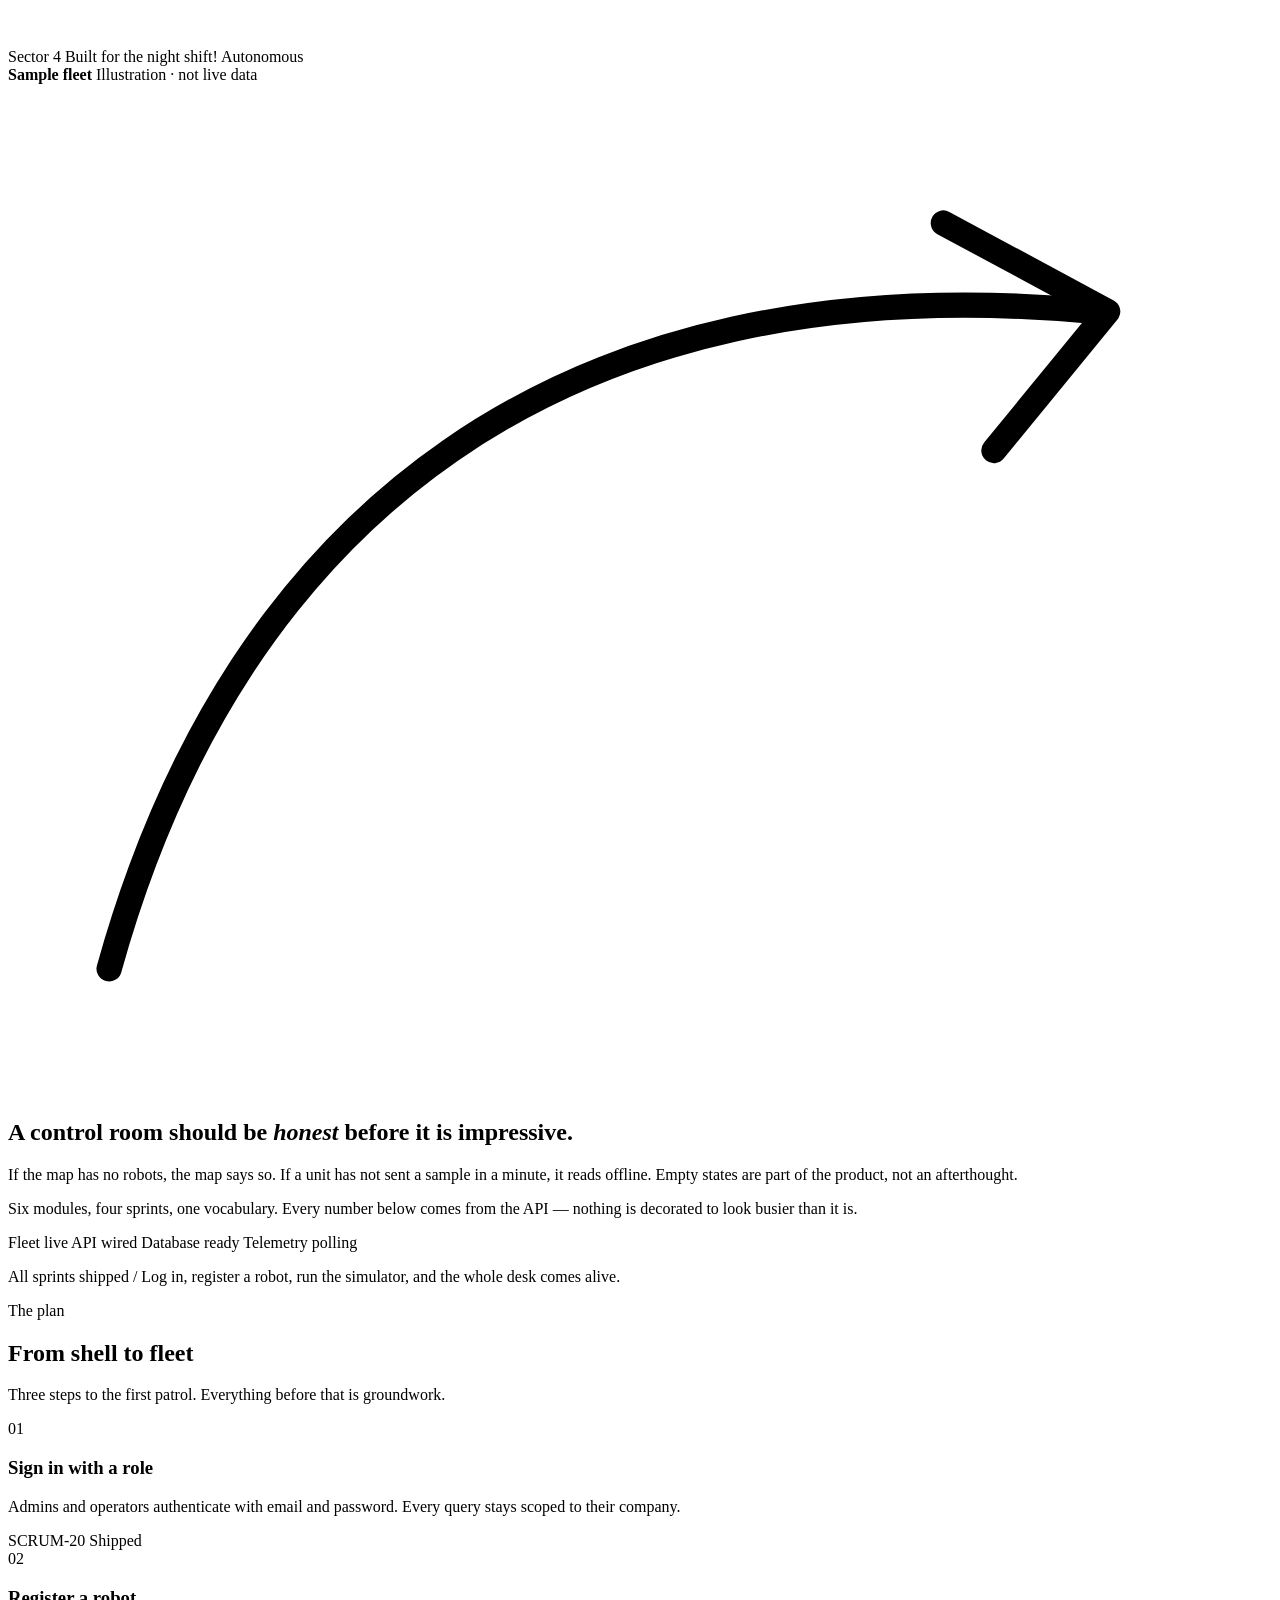
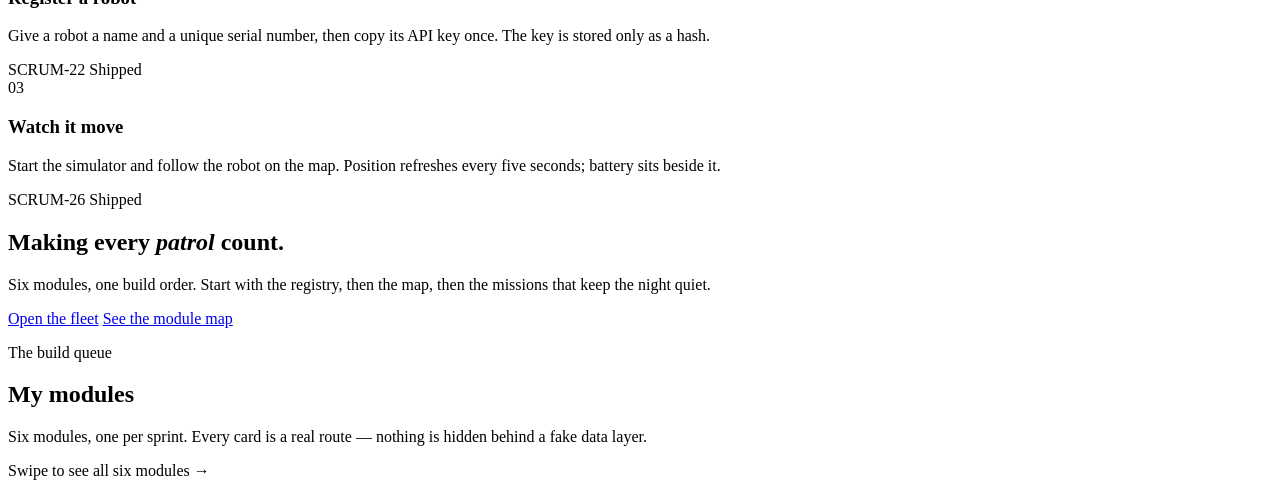
==== commit 7a851d22: "the rest of the project" ====
--- a/frontend/index.html
+++ b/frontend/index.html
@@ -50,10 +50,10 @@
             </div>
             <p class="hero__meta">
               <span class="hero__meta-item">FastAPI + SQLite</span>
-              <span class="hero__meta-item">Shell 0.1</span>
+              <span class="hero__meta-item">Shell 1.0</span>
               <span class="hero__meta-item">
-                <span class="status-dot status-dot--off" aria-hidden="true"></span>
-                No telemetry connected
+                <span class="status-dot status-dot--live" aria-hidden="true"></span>
+                Live telemetry
               </span>
             </p>
           </div>
@@ -161,7 +161,7 @@
                 />
               </svg>
               <span class="map-card__label">
-                <span class="status-dot status-dot--off" aria-hidden="true"></span>
+                <span class="status-dot status-dot--live" aria-hidden="true"></span>
                 Sector 4
               </span>
               <span class="map-card__marker" style="--x: 24%; --y: 38%"></span>
@@ -171,8 +171,8 @@
               <span class="map-card__bubble">Built for the night shift!</span>
               <span class="badge badge--light map-card__tag">Autonomous</span>
               <div class="map-card__status">
-                <strong>3 units</strong>
-                <span>All queued · no live feed</span>
+                <strong>Sample fleet</strong>
+                <span>Illustration · not live data</span>
               </div>
             </div>
           </div>
@@ -184,24 +184,24 @@
             </svg>
             <h2 id="intro-title">A control room should be <em>honest</em> before it is impressive.</h2>
             <p>
-              If the map has no robots, the map should say so. This build is the
-              shell: one design system, shared navigation, and an honest account
-              of what is wired.
+              If the map has no robots, the map says so. If a unit has not sent
+              a sample in a minute, it reads offline. Empty states are part of
+              the product, not an afterthought.
             </p>
             <p>
-              Every module below ships in sprint order. No fake telemetry, no
-              placeholder charts pretending to be live.
+              Six modules, four sprints, one vocabulary. Every number below comes
+              from the API — nothing is decorated to look busier than it is.
             </p>
             <div class="intro__status">
-              <span class="chip chip--ready"><span class="status-dot status-dot--live" aria-hidden="true"></span>Frontend ready</span>
-              <span class="chip chip--queued">API not wired</span>
-              <span class="chip chip--queued">Database planned</span>
-              <span class="chip chip--queued">Telemetry waiting</span>
+              <span class="chip chip--ready"><span class="status-dot status-dot--live" aria-hidden="true"></span>Fleet live</span>
+              <span class="chip chip--ready">API wired</span>
+              <span class="chip chip--ready">Database ready</span>
+              <span class="chip chip--ready">Telemetry polling</span>
             </div>
             <p class="intro__next">
-              Next up
+              All sprints shipped
               <span class="eyebrow__sep">/</span>
-              SCRUM-21 wires the API, adds the first tables, and turns the health check green.
+              Log in, register a robot, run the simulator, and the whole desk comes alive.
             </p>
           </div>
         </div>
@@ -222,8 +222,8 @@
               <h3>Sign in with a role</h3>
               <p>Admins and operators authenticate with email and password. Every query stays scoped to their company.</p>
               <div class="path__meta">
-                <span class="chip chip--queued">SCRUM-20</span>
-                <span class="path__state">Next up</span>
+                <span class="chip chip--ready">SCRUM-20</span>
+                <span class="path__state">Shipped</span>
               </div>
             </article>
             <article class="path__item">
@@ -231,8 +231,8 @@
               <h3>Register a robot</h3>
               <p>Give a robot a name and a unique serial number, then copy its API key once. The key is stored only as a hash.</p>
               <div class="path__meta">
-                <span class="chip chip--queued">SCRUM-22</span>
-                <span class="path__state">Sprint 1</span>
+                <span class="chip chip--ready">SCRUM-22</span>
+                <span class="path__state">Shipped</span>
               </div>
             </article>
             <article class="path__item">
@@ -240,8 +240,8 @@
               <h3>Watch it move</h3>
               <p>Start the simulator and follow the robot on the map. Position refreshes every five seconds; battery sits beside it.</p>
               <div class="path__meta">
-                <span class="chip chip--queued">SCRUM-26</span>
-                <span class="path__state">Sprint 2</span>
+                <span class="chip chip--ready">SCRUM-26</span>
+                <span class="path__state">Shipped</span>
               </div>
             </article>
           </div>
@@ -278,6 +278,7 @@
 
     <footer class="site-footer" id="site-footer"></footer>
 
+    <script src="/js/api.js" defer></script>
     <script src="/js/layout.js" defer></script>
     <script src="/js/pages.js" defer></script>
   </body>
